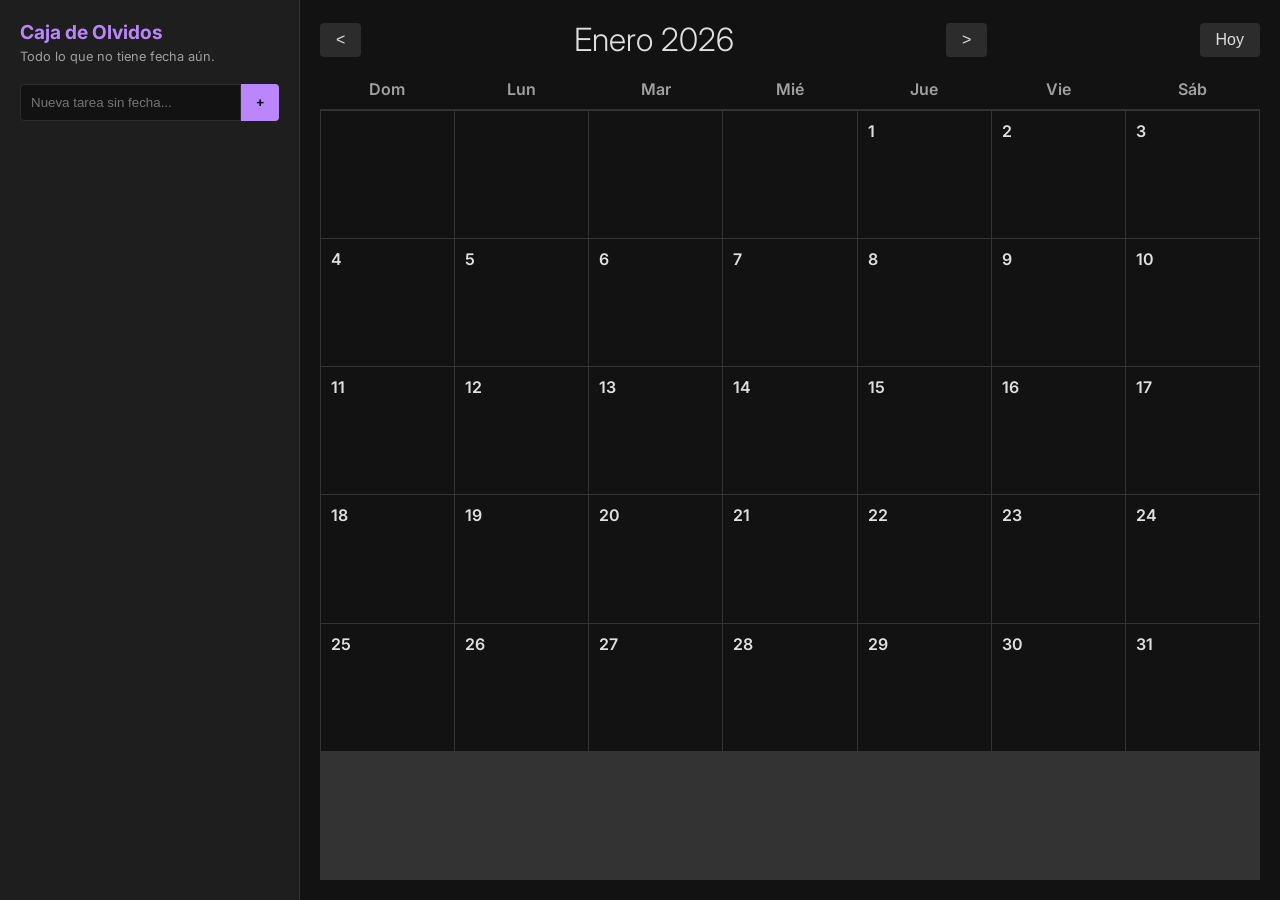
==== monthly_planner_2026/index.html @ f998fb0f "feat: add 2026 interactive monthly planner Co-authored-by: alanso45dd-ship-it <259144583+alanso45dd-" ====
<!DOCTYPE html>
<html lang="es">
<head>
    <meta charset="UTF-8">
    <meta name="viewport" content="width=device-width, initial-scale=1.0">
    <title>Planificador Maestro 2026</title>
    <link rel="stylesheet" href="style.css">
    <link rel="preconnect" href="https://fonts.googleapis.com">
    <link rel="preconnect" href="https://fonts.gstatic.com" crossorigin>
    <link href="https://fonts.googleapis.com/css2?family=Inter:wght@300;400;600;700&display=swap" rel="stylesheet">
</head>
<body>
    <div class="app-container">
        <!-- Sidebar: Unscheduled / Global Tasks -->
        <aside class="sidebar">
            <div class="sidebar-header">
                <h2>Caja de Olvidos</h2>
                <p>Todo lo que no tiene fecha aún.</p>
            </div>
            <div class="input-group">
                <input type="text" id="unscheduled-input" placeholder="Nueva tarea sin fecha..." aria-label="Tarea sin fecha">
                <button id="add-unscheduled-btn">+</button>
            </div>
            <ul id="unscheduled-list" class="task-list">
                <!-- Items added dynamically -->
            </ul>
        </aside>

        <!-- Main Calendar Area -->
        <main class="calendar-container">
            <header class="calendar-header">
                <button id="prev-month" aria-label="Mes anterior">&lt;</button>
                <h1 id="current-month-year">Enero 2026</h1>
                <button id="next-month" aria-label="Siguiente mes">&gt;</button>
                <button id="today-btn">Hoy</button>
            </header>

            <div class="calendar-grid-header">
                <div>Dom</div>
                <div>Lun</div>
                <div>Mar</div>
                <div>Mié</div>
                <div>Jue</div>
                <div>Vie</div>
                <div>Sáb</div>
            </div>

            <div id="calendar-grid" class="calendar-grid">
                <!-- Days generated by JS -->
            </div>
        </main>
    </div>

    <!-- Modal for Daily Tasks -->
    <div id="task-modal" class="modal hidden">
        <div class="modal-content">
            <div class="modal-header">
                <h2 id="modal-date-title">Tareas del día</h2>
                <button id="close-modal" aria-label="Cerrar">&times;</button>
            </div>
            <div class="input-group">
                <input type="text" id="daily-task-input" placeholder="Nueva tarea para hoy..." aria-label="Tarea diaria">
                <button id="add-daily-task-btn">Agregar</button>
            </div>
            <ul id="daily-task-list" class="task-list">
                <!-- Items added dynamically -->
            </ul>
        </div>
    </div>

    <script src="script.js"></script>
</body>
</html>
---- monthly_planner_2026/style.css ----
:root {
    --bg-primary: #121212;
    --bg-secondary: #1e1e1e;
    --bg-tertiary: #2c2c2c;
    --text-primary: #e0e0e0;
    --text-secondary: #a0a0a0;
    --accent-color: #bb86fc;
    --accent-hover: #9965f4;
    --danger-color: #cf6679;
    --grid-border: #333;
    --font-family: 'Inter', sans-serif;
}

* {
    box-sizing: border-box;
    margin: 0;
    padding: 0;
}

body {
    font-family: var(--font-family);
    background-color: var(--bg-primary);
    color: var(--text-primary);
    height: 100vh;
    overflow: hidden;
}

/* Layout */
.app-container {
    display: flex;
    height: 100%;
}

/* Sidebar */
.sidebar {
    width: 300px;
    background-color: var(--bg-secondary);
    padding: 20px;
    border-right: 1px solid var(--grid-border);
    display: flex;
    flex-direction: column;
}

.sidebar-header h2 {
    font-size: 1.2rem;
    color: var(--accent-color);
    margin-bottom: 5px;
}

.sidebar-header p {
    font-size: 0.8rem;
    color: var(--text-secondary);
    margin-bottom: 20px;
}

/* Main Calendar Area */
.calendar-container {
    flex: 1;
    display: flex;
    flex-direction: column;
    padding: 20px;
    background-color: var(--bg-primary);
}

.calendar-header {
    display: flex;
    justify-content: space-between;
    align-items: center;
    margin-bottom: 20px;
}

.calendar-header h1 {
    font-size: 2rem;
    font-weight: 300;
}

.calendar-header button {
    background: var(--bg-tertiary);
    border: none;
    color: var(--text-primary);
    padding: 8px 16px;
    border-radius: 4px;
    cursor: pointer;
    font-size: 1rem;
    transition: background 0.2s;
}

.calendar-header button:hover {
    background: var(--accent-color);
    color: #000;
}

/* Calendar Grid */
.calendar-grid-header {
    display: grid;
    grid-template-columns: repeat(7, 1fr);
    text-align: center;
    font-weight: 600;
    color: var(--text-secondary);
    padding-bottom: 10px;
    border-bottom: 1px solid var(--grid-border);
}

.calendar-grid {
    display: grid;
    grid-template-columns: repeat(7, 1fr);
    grid-template-rows: repeat(6, 1fr); /* Max 6 weeks */
    gap: 1px;
    background-color: var(--grid-border); /* Lines between cells */
    flex: 1;
    border: 1px solid var(--grid-border);
}

.calendar-day {
    background-color: var(--bg-primary);
    padding: 10px;
    cursor: pointer;
    transition: background 0.2s;
    position: relative;
    min-height: 80px; /* Ensure clickability */
    display: flex;
    flex-direction: column;
    justify-content: flex-start;
}

.calendar-day:hover {
    background-color: var(--bg-tertiary);
}

.calendar-day.empty {
    background-color: var(--bg-primary);
    cursor: default;
}

.calendar-day.today {
    border: 2px solid var(--accent-color);
}

.day-number {
    font-weight: 600;
    margin-bottom: 5px;
}

.task-indicator {
    width: 6px;
    height: 6px;
    background-color: var(--accent-color);
    border-radius: 50%;
    margin: 2px;
    display: inline-block;
}

.task-indicators-container {
    display: flex;
    flex-wrap: wrap;
    gap: 2px;
}

/* Inputs & Lists */
.input-group {
    display: flex;
    margin-bottom: 15px;
}

.input-group input {
    flex: 1;
    padding: 10px;
    border: 1px solid var(--bg-tertiary);
    background: var(--bg-primary);
    color: var(--text-primary);
    border-radius: 4px 0 0 4px;
    outline: none;
}

.input-group button {
    padding: 10px 15px;
    border: none;
    background: var(--accent-color);
    color: #000;
    border-radius: 0 4px 4px 0;
    cursor: pointer;
    font-weight: bold;
}

.task-list {
    list-style: none;
    overflow-y: auto;
    flex: 1;
}

.task-item {
    background: var(--bg-tertiary);
    padding: 10px;
    margin-bottom: 8px;
    border-radius: 4px;
    display: flex;
    justify-content: space-between;
    align-items: center;
    font-size: 0.9rem;
}

.task-item.completed span {
    text-decoration: line-through;
    color: var(--text-secondary);
}

.task-actions button {
    background: none;
    border: none;
    cursor: pointer;
    color: var(--text-secondary);
    margin-left: 5px;
    font-size: 1.1rem;
}

.task-actions button.delete-btn:hover {
    color: var(--danger-color);
}

.task-actions button.check-btn:hover {
    color: var(--accent-color);
}

/* Modal */
.modal {
    position: fixed;
    top: 0;
    left: 0;
    width: 100%;
    height: 100%;
    background-color: rgba(0, 0, 0, 0.7);
    display: flex;
    justify-content: center;
    align-items: center;
    z-index: 1000;
}

.modal.hidden {
    display: none;
}

.modal-content {
    background-color: var(--bg-secondary);
    padding: 25px;
    border-radius: 8px;
    width: 400px;
    max-width: 90%;
    box-shadow: 0 4px 20px rgba(0,0,0,0.5);
    border: 1px solid var(--grid-border);
}

.modal-header {
    display: flex;
    justify-content: space-between;
    align-items: center;
    margin-bottom: 20px;
}

.modal-header h2 {
    color: var(--accent-color);
}

#close-modal {
    background: none;
    border: none;
    color: var(--text-secondary);
    font-size: 1.5rem;
    cursor: pointer;
}

#close-modal:hover {
    color: var(--text-primary);
}

/* Responsive */
@media (max-width: 768px) {
    .app-container {
        flex-direction: column;
        overflow: auto;
    }

    .sidebar {
        width: 100%;
        height: 200px; /* Collapsible area? */
        flex: none;
    }

    .calendar-container {
        height: auto;
        min-height: 500px;
    }
}
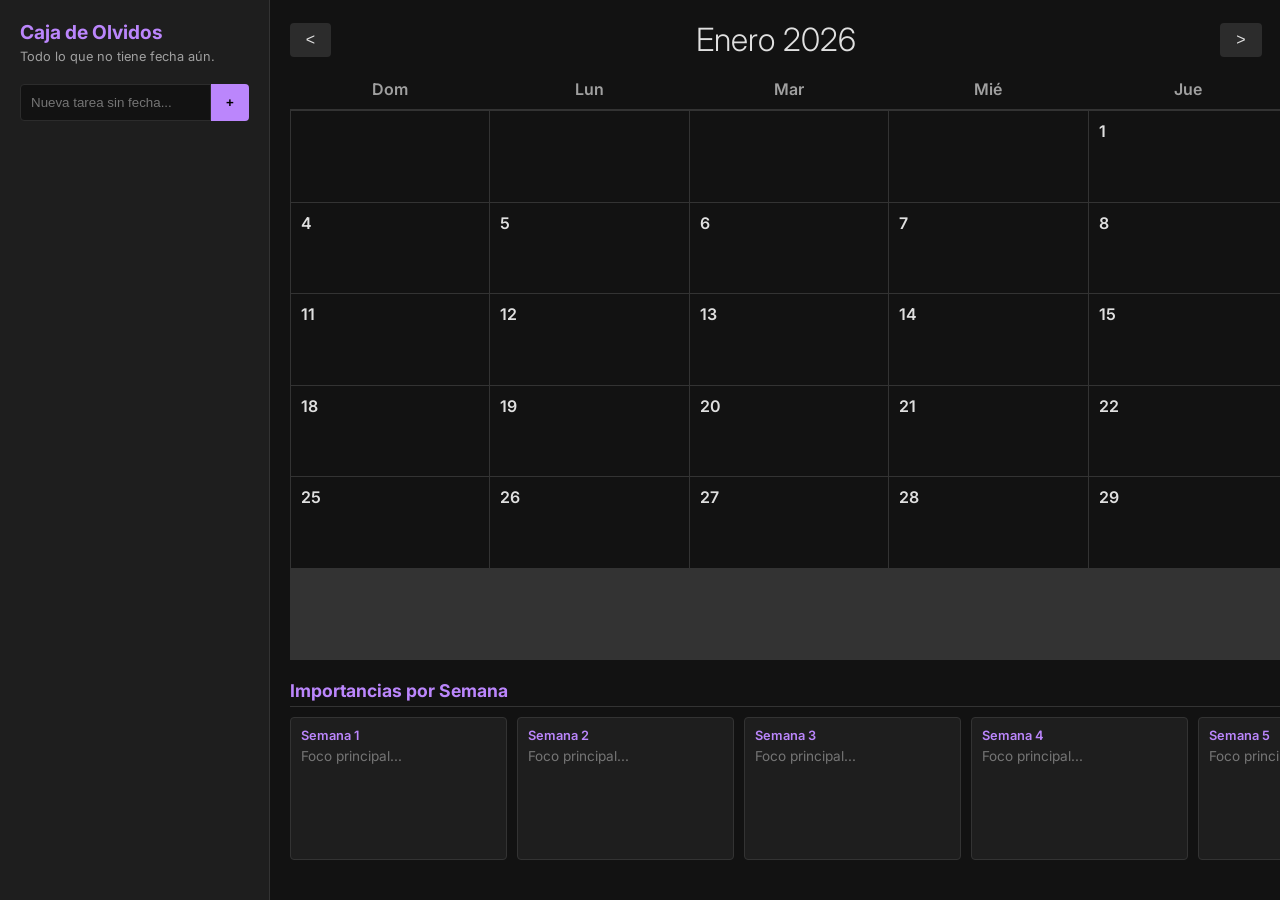
==== commit 6d298d31: "feat: add weekly highlights and monthly achievement section Co-authored-by: alanso45dd-ship-it <2591" ====
--- a/monthly_planner_2026/index.html
+++ b/monthly_planner_2026/index.html
@@ -48,6 +48,40 @@
             <div id="calendar-grid" class="calendar-grid">
                 <!-- Days generated by JS -->
             </div>
+
+            <!-- Sección de Importancias Semanales y Logro del Mes -->
+            <div class="bottom-panel">
+                <div class="weekly-section">
+                    <h3>Importancias por Semana</h3>
+                    <div class="weekly-grid">
+                        <div class="week-box">
+                            <label>Semana 1</label>
+                            <textarea id="week-1-text" placeholder="Foco principal..."></textarea>
+                        </div>
+                        <div class="week-box">
+                            <label>Semana 2</label>
+                            <textarea id="week-2-text" placeholder="Foco principal..."></textarea>
+                        </div>
+                        <div class="week-box">
+                            <label>Semana 3</label>
+                            <textarea id="week-3-text" placeholder="Foco principal..."></textarea>
+                        </div>
+                        <div class="week-box">
+                            <label>Semana 4</label>
+                            <textarea id="week-4-text" placeholder="Foco principal..."></textarea>
+                        </div>
+                        <div class="week-box">
+                            <label>Semana 5</label>
+                            <textarea id="week-5-text" placeholder="Foco principal..."></textarea>
+                        </div>
+                    </div>
+                </div>
+
+                <div class="achievement-section">
+                    <h3>Logro del Mes</h3>
+                    <textarea id="month-achievement-text" placeholder="¿Cuál es la meta suprema este mes?"></textarea>
+                </div>
+            </div>
         </main>
     </div>
 
--- a/monthly_planner_2026/style.css
+++ b/monthly_planner_2026/style.css
@@ -290,3 +290,109 @@
         min-height: 500px;
     }
 }
+
+/* Bottom Panel */
+.bottom-panel {
+    display: flex;
+    gap: 20px;
+    margin-top: 20px;
+    min-height: 200px;
+    padding-bottom: 20px;
+}
+
+.weekly-section {
+    flex: 3;
+    display: flex;
+    flex-direction: column;
+}
+
+.achievement-section {
+    flex: 1;
+    display: flex;
+    flex-direction: column;
+}
+
+.bottom-panel h3 {
+    margin-bottom: 10px;
+    font-size: 1.1rem;
+    color: var(--accent-color);
+    border-bottom: 1px solid var(--grid-border);
+    padding-bottom: 5px;
+}
+
+.weekly-grid {
+    display: grid;
+    grid-template-columns: repeat(5, 1fr);
+    gap: 10px;
+    flex: 1;
+}
+
+.week-box {
+    display: flex;
+    flex-direction: column;
+    background: var(--bg-secondary);
+    padding: 10px;
+    border-radius: 4px;
+    border: 1px solid var(--grid-border);
+}
+
+.week-box label {
+    font-size: 0.8rem;
+    color: var(--accent-color);
+    margin-bottom: 5px;
+    font-weight: 600;
+}
+
+.week-box textarea {
+    flex: 1;
+    background: transparent;
+    border: none;
+    resize: none;
+    color: var(--text-primary);
+    outline: none;
+    font-size: 0.85rem;
+    font-family: var(--font-family);
+}
+
+.achievement-section textarea {
+    flex: 1;
+    background: var(--bg-secondary);
+    border: 1px solid var(--grid-border);
+    resize: none;
+    color: var(--text-primary);
+    padding: 15px;
+    border-radius: 4px;
+    outline: none;
+    font-size: 1rem;
+    font-family: var(--font-family);
+}
+
+.achievement-section textarea:focus, .week-box textarea:focus {
+    background: var(--bg-tertiary);
+}
+
+/* Responsive adjustments for bottom panel */
+@media (max-width: 1024px) {
+    .bottom-panel {
+        flex-direction: column;
+        height: auto;
+    }
+
+    .weekly-grid {
+        grid-template-columns: repeat(2, 1fr); /* 2 columns on tablet */
+    }
+
+    .week-box {
+        min-height: 100px;
+    }
+
+    .achievement-section textarea {
+        min-height: 100px;
+    }
+}
+
+@media (max-width: 600px) {
+    .weekly-grid {
+        grid-template-columns: 1fr; /* Stack on mobile */
+    }
+}
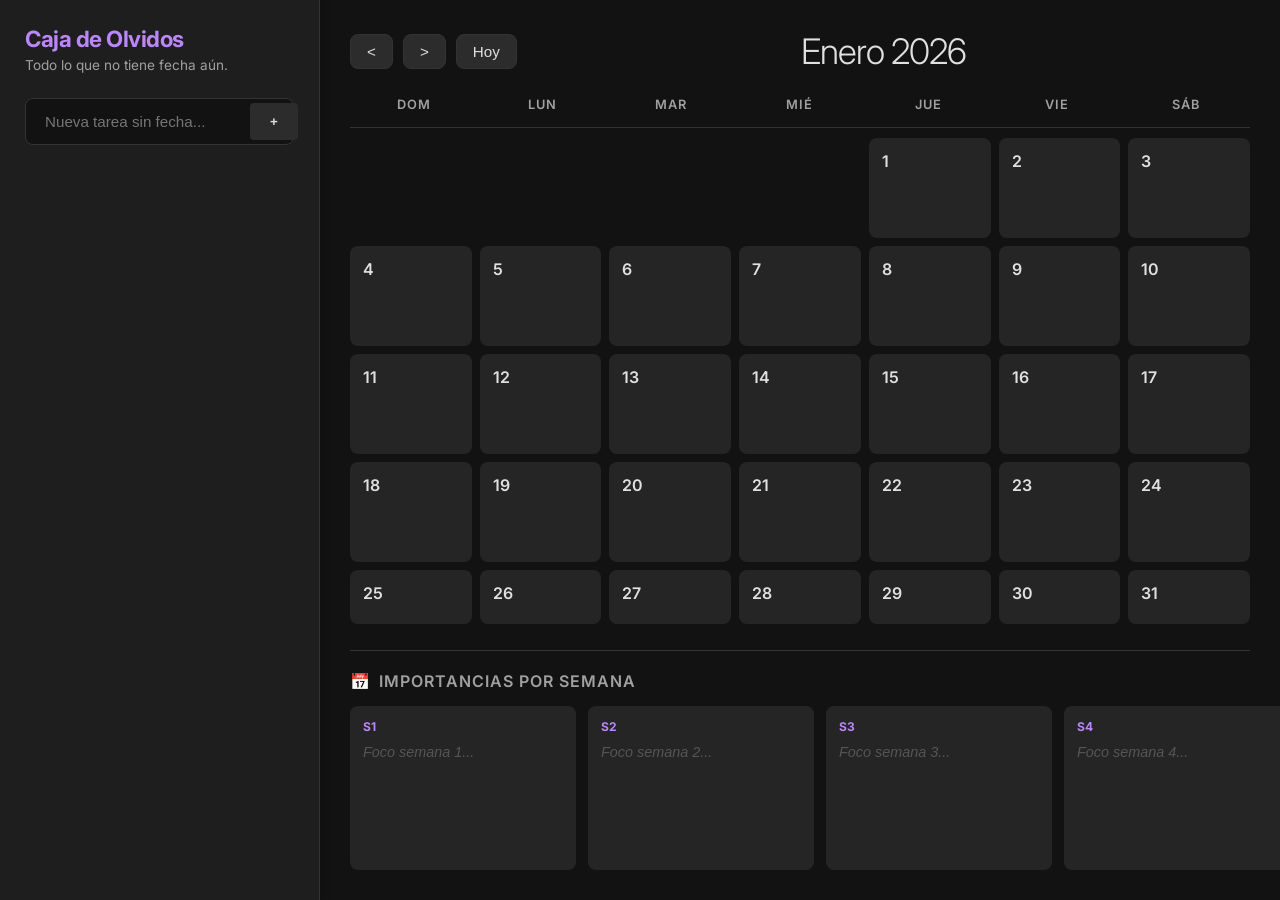
==== commit 624ca7b1: "fix: refine UI for weekly and achievement sections Co-authored-by: alanso45dd-ship-it <259144583+ala" ====
--- a/monthly_planner_2026/index.html
+++ b/monthly_planner_2026/index.html
@@ -29,10 +29,12 @@
         <!-- Main Calendar Area -->
         <main class="calendar-container">
             <header class="calendar-header">
-                <button id="prev-month" aria-label="Mes anterior">&lt;</button>
+                <div class="nav-controls">
+                    <button id="prev-month" aria-label="Mes anterior">&lt;</button>
+                    <button id="next-month" aria-label="Siguiente mes">&gt;</button>
+                    <button id="today-btn">Hoy</button>
+                </div>
                 <h1 id="current-month-year">Enero 2026</h1>
-                <button id="next-month" aria-label="Siguiente mes">&gt;</button>
-                <button id="today-btn">Hoy</button>
             </header>
 
             <div class="calendar-grid-header">
@@ -52,34 +54,36 @@
             <!-- Sección de Importancias Semanales y Logro del Mes -->
             <div class="bottom-panel">
                 <div class="weekly-section">
-                    <h3>Importancias por Semana</h3>
+                    <h3><span class="icon">📅</span> Importancias por Semana</h3>
                     <div class="weekly-grid">
                         <div class="week-box">
-                            <label>Semana 1</label>
-                            <textarea id="week-1-text" placeholder="Foco principal..."></textarea>
+                            <label>S1</label>
+                            <textarea id="week-1-text" placeholder="Foco semana 1..."></textarea>
                         </div>
                         <div class="week-box">
-                            <label>Semana 2</label>
-                            <textarea id="week-2-text" placeholder="Foco principal..."></textarea>
+                            <label>S2</label>
+                            <textarea id="week-2-text" placeholder="Foco semana 2..."></textarea>
                         </div>
                         <div class="week-box">
-                            <label>Semana 3</label>
-                            <textarea id="week-3-text" placeholder="Foco principal..."></textarea>
+                            <label>S3</label>
+                            <textarea id="week-3-text" placeholder="Foco semana 3..."></textarea>
                         </div>
                         <div class="week-box">
-                            <label>Semana 4</label>
-                            <textarea id="week-4-text" placeholder="Foco principal..."></textarea>
+                            <label>S4</label>
+                            <textarea id="week-4-text" placeholder="Foco semana 4..."></textarea>
                         </div>
                         <div class="week-box">
-                            <label>Semana 5</label>
-                            <textarea id="week-5-text" placeholder="Foco principal..."></textarea>
+                            <label>S5</label>
+                            <textarea id="week-5-text" placeholder="Foco semana 5..."></textarea>
                         </div>
                     </div>
                 </div>
 
                 <div class="achievement-section">
-                    <h3>Logro del Mes</h3>
-                    <textarea id="month-achievement-text" placeholder="¿Cuál es la meta suprema este mes?"></textarea>
+                    <h3><span class="icon">🏆</span> Logro del Mes</h3>
+                    <div class="achievement-box">
+                        <textarea id="month-achievement-text" placeholder="Definir la meta suprema del mes..."></textarea>
+                    </div>
                 </div>
             </div>
         </main>
--- a/monthly_planner_2026/style.css
+++ b/monthly_planner_2026/style.css
@@ -2,13 +2,17 @@
     --bg-primary: #121212;
     --bg-secondary: #1e1e1e;
     --bg-tertiary: #2c2c2c;
+    --bg-card: #252525;
     --text-primary: #e0e0e0;
     --text-secondary: #a0a0a0;
     --accent-color: #bb86fc;
     --accent-hover: #9965f4;
+    --accent-dim: rgba(187, 134, 252, 0.1);
     --danger-color: #cf6679;
     --grid-border: #333;
     --font-family: 'Inter', sans-serif;
+    --border-radius: 8px;
+    --shadow-soft: 0 4px 6px rgba(0,0,0,0.3);
 }
 
 * {
@@ -33,24 +37,27 @@
 
 /* Sidebar */
 .sidebar {
-    width: 300px;
+    width: 320px;
     background-color: var(--bg-secondary);
-    padding: 20px;
+    padding: 25px;
     border-right: 1px solid var(--grid-border);
     display: flex;
     flex-direction: column;
+    box-shadow: 2px 0 10px rgba(0,0,0,0.2);
+    z-index: 10;
 }
 
 .sidebar-header h2 {
-    font-size: 1.2rem;
+    font-size: 1.4rem;
     color: var(--accent-color);
     margin-bottom: 5px;
+    letter-spacing: -0.5px;
 }
 
 .sidebar-header p {
-    font-size: 0.8rem;
+    font-size: 0.85rem;
     color: var(--text-secondary);
-    margin-bottom: 20px;
+    margin-bottom: 25px;
 }
 
 /* Main Calendar Area */
@@ -58,36 +65,53 @@
     flex: 1;
     display: flex;
     flex-direction: column;
-    padding: 20px;
+    padding: 30px;
     background-color: var(--bg-primary);
+    overflow-y: auto; /* Allow scroll if height exceeds view */
 }
 
 .calendar-header {
     display: flex;
     justify-content: space-between;
     align-items: center;
-    margin-bottom: 20px;
+    margin-bottom: 25px;
+}
+
+.nav-controls {
+    display: flex;
+    gap: 10px;
 }
 
 .calendar-header h1 {
-    font-size: 2rem;
+    font-size: 2.2rem;
     font-weight: 300;
+    letter-spacing: -1px;
+    color: var(--text-primary);
+    order: 2; /* Move title to center or right if needed */
+    flex: 1;
+    text-align: center;
+}
+
+.nav-controls {
+    order: 1;
 }
 
 .calendar-header button {
     background: var(--bg-tertiary);
-    border: none;
+    border: 1px solid var(--grid-border);
     color: var(--text-primary);
     padding: 8px 16px;
-    border-radius: 4px;
+    border-radius: var(--border-radius);
     cursor: pointer;
-    font-size: 1rem;
-    transition: background 0.2s;
+    font-size: 0.95rem;
+    transition: all 0.2s ease;
 }
 
 .calendar-header button:hover {
     background: var(--accent-color);
     color: #000;
+    border-color: var(--accent-color);
+    transform: translateY(-1px);
 }
 
 /* Calendar Grid */
@@ -97,48 +121,57 @@
     text-align: center;
     font-weight: 600;
     color: var(--text-secondary);
-    padding-bottom: 10px;
+    padding-bottom: 15px;
     border-bottom: 1px solid var(--grid-border);
+    margin-bottom: 10px;
+    text-transform: uppercase;
+    font-size: 0.8rem;
+    letter-spacing: 1px;
 }
 
 .calendar-grid {
     display: grid;
     grid-template-columns: repeat(7, 1fr);
-    grid-template-rows: repeat(6, 1fr); /* Max 6 weeks */
-    gap: 1px;
-    background-color: var(--grid-border); /* Lines between cells */
-    flex: 1;
-    border: 1px solid var(--grid-border);
+    grid-template-rows: repeat(auto-fill, minmax(100px, 1fr));
+    gap: 8px;
+    flex: 1;
+    min-height: 400px; /* Ensure visual balance */
 }
 
 .calendar-day {
-    background-color: var(--bg-primary);
-    padding: 10px;
+    background-color: var(--bg-card);
+    padding: 12px;
+    border-radius: var(--border-radius);
     cursor: pointer;
-    transition: background 0.2s;
+    transition: all 0.2s ease;
     position: relative;
-    min-height: 80px; /* Ensure clickability */
     display: flex;
     flex-direction: column;
     justify-content: flex-start;
+    border: 1px solid transparent;
 }
 
 .calendar-day:hover {
     background-color: var(--bg-tertiary);
+    transform: translateY(-2px);
+    box-shadow: var(--shadow-soft);
 }
 
 .calendar-day.empty {
-    background-color: var(--bg-primary);
+    background-color: transparent;
     cursor: default;
+    box-shadow: none;
 }
 
 .calendar-day.today {
-    border: 2px solid var(--accent-color);
+    border: 1px solid var(--accent-color);
+    background-color: var(--accent-dim);
 }
 
 .day-number {
     font-weight: 600;
-    margin-bottom: 5px;
+    margin-bottom: 8px;
+    font-size: 1rem;
 }
 
 .task-indicator {
@@ -148,55 +181,186 @@
     border-radius: 50%;
     margin: 2px;
     display: inline-block;
+    box-shadow: 0 0 4px var(--accent-color);
 }
 
 .task-indicators-container {
     display: flex;
     flex-wrap: wrap;
-    gap: 2px;
+    gap: 3px;
+    margin-top: auto;
+}
+
+/* Bottom Panel */
+.bottom-panel {
+    display: flex;
+    gap: 25px;
+    margin-top: 30px;
+    height: 220px;
+    padding-top: 20px;
+    border-top: 1px solid var(--grid-border);
+}
+
+.weekly-section {
+    flex: 3;
+    display: flex;
+    flex-direction: column;
+}
+
+.achievement-section {
+    flex: 1;
+    display: flex;
+    flex-direction: column;
+}
+
+.bottom-panel h3 {
+    margin-bottom: 15px;
+    font-size: 1rem;
+    color: var(--text-secondary);
+    text-transform: uppercase;
+    letter-spacing: 1px;
+    font-weight: 600;
+    display: flex;
+    align-items: center;
+    gap: 8px;
+}
+
+.weekly-grid {
+    display: grid;
+    grid-template-columns: repeat(5, 1fr);
+    gap: 12px;
+    flex: 1;
+}
+
+.week-box, .achievement-box {
+    background: var(--bg-card);
+    border-radius: var(--border-radius);
+    padding: 12px;
+    display: flex;
+    flex-direction: column;
+    transition: all 0.2s ease;
+    border: 1px solid transparent;
+}
+
+.week-box:hover, .achievement-box:hover {
+    background: var(--bg-tertiary);
+    border-color: var(--grid-border);
+}
+
+.week-box:focus-within, .achievement-box:focus-within {
+    border-color: var(--accent-color);
+    box-shadow: 0 0 0 1px var(--accent-color);
+}
+
+.week-box label {
+    font-size: 0.75rem;
+    color: var(--accent-color);
+    margin-bottom: 8px;
+    font-weight: 700;
+    text-transform: uppercase;
+}
+
+.week-box textarea, .achievement-box textarea {
+    flex: 1;
+    background: transparent;
+    border: none;
+    resize: none;
+    color: var(--text-primary);
+    outline: none;
+    font-size: 0.9rem;
+    font-family: var(--font-family);
+    line-height: 1.4;
+}
+
+.week-box textarea::placeholder, .achievement-box textarea::placeholder {
+    color: #555;
+    font-style: italic;
+}
+
+.achievement-box {
+    height: 100%;
 }
 
 /* Inputs & Lists */
 .input-group {
     display: flex;
-    margin-bottom: 15px;
+    margin-bottom: 20px;
+    background: var(--bg-primary);
+    border-radius: var(--border-radius);
+    padding: 4px;
+    border: 1px solid var(--grid-border);
 }
 
 .input-group input {
     flex: 1;
-    padding: 10px;
-    border: 1px solid var(--bg-tertiary);
-    background: var(--bg-primary);
-    color: var(--text-primary);
-    border-radius: 4px 0 0 4px;
-    outline: none;
-}
-
-.input-group button {
     padding: 10px 15px;
     border: none;
+    background: transparent;
+    color: var(--text-primary);
+    outline: none;
+    font-size: 0.95rem;
+}
+
+.input-group button {
+    padding: 8px 20px;
+    border: none;
+    background: var(--bg-tertiary);
+    color: var(--text-primary);
+    border-radius: 4px; /* Slight rounded inner */
+    cursor: pointer;
+    font-weight: 600;
+    transition: background 0.2s;
+}
+
+.input-group button:hover {
     background: var(--accent-color);
     color: #000;
-    border-radius: 0 4px 4px 0;
-    cursor: pointer;
-    font-weight: bold;
 }
 
 .task-list {
     list-style: none;
     overflow-y: auto;
     flex: 1;
+    padding-right: 5px; /* Space for scrollbar */
+}
+
+/* Scrollbar Styling */
+::-webkit-scrollbar {
+    width: 6px;
+    height: 6px;
+}
+::-webkit-scrollbar-track {
+    background: transparent;
+}
+::-webkit-scrollbar-thumb {
+    background: #444;
+    border-radius: 3px;
+}
+::-webkit-scrollbar-thumb:hover {
+    background: #555;
 }
 
 .task-item {
-    background: var(--bg-tertiary);
-    padding: 10px;
+    background: var(--bg-card);
+    padding: 12px 15px;
     margin-bottom: 8px;
-    border-radius: 4px;
+    border-radius: var(--border-radius);
     display: flex;
     justify-content: space-between;
     align-items: center;
-    font-size: 0.9rem;
+    font-size: 0.95rem;
+    border-left: 3px solid transparent;
+    transition: transform 0.1s;
+}
+
+.task-item:hover {
+    transform: translateX(2px);
+    background: var(--bg-tertiary);
+}
+
+.task-item.completed {
+    border-left-color: var(--accent-color);
+    opacity: 0.7;
 }
 
 .task-item.completed span {
@@ -209,8 +373,14 @@
     border: none;
     cursor: pointer;
     color: var(--text-secondary);
-    margin-left: 5px;
+    margin-left: 8px;
     font-size: 1.1rem;
+    transition: color 0.2s;
+    opacity: 0.6;
+}
+
+.task-item:hover .task-actions button {
+    opacity: 1;
 }
 
 .task-actions button.delete-btn:hover {
@@ -228,7 +398,8 @@
     left: 0;
     width: 100%;
     height: 100%;
-    background-color: rgba(0, 0, 0, 0.7);
+    background-color: rgba(0, 0, 0, 0.85); /* Darker backdrop */
+    backdrop-filter: blur(4px);
     display: flex;
     justify-content: center;
     align-items: center;
@@ -241,31 +412,41 @@
 
 .modal-content {
     background-color: var(--bg-secondary);
-    padding: 25px;
-    border-radius: 8px;
-    width: 400px;
+    padding: 30px;
+    border-radius: 12px;
+    width: 450px;
     max-width: 90%;
-    box-shadow: 0 4px 20px rgba(0,0,0,0.5);
+    box-shadow: 0 10px 40px rgba(0,0,0,0.6);
     border: 1px solid var(--grid-border);
+    animation: modalSlideIn 0.3s ease-out;
+}
+
+@keyframes modalSlideIn {
+    from { transform: translateY(20px); opacity: 0; }
+    to { transform: translateY(0); opacity: 1; }
 }
 
 .modal-header {
     display: flex;
     justify-content: space-between;
     align-items: center;
-    margin-bottom: 20px;
+    margin-bottom: 25px;
+    border-bottom: 1px solid var(--grid-border);
+    padding-bottom: 15px;
 }
 
 .modal-header h2 {
     color: var(--accent-color);
+    font-size: 1.5rem;
 }
 
 #close-modal {
     background: none;
     border: none;
     color: var(--text-secondary);
-    font-size: 1.5rem;
+    font-size: 1.8rem;
     cursor: pointer;
+    line-height: 1;
 }
 
 #close-modal:hover {
@@ -273,7 +454,7 @@
 }
 
 /* Responsive */
-@media (max-width: 768px) {
+@media (max-width: 1024px) {
     .app-container {
         flex-direction: column;
         overflow: auto;
@@ -281,118 +462,49 @@
 
     .sidebar {
         width: 100%;
-        height: 200px; /* Collapsible area? */
+        height: auto;
+        min-height: 250px;
         flex: none;
+        order: 2; /* Move sidebar to bottom on mobile */
     }
 
     .calendar-container {
+        order: 1;
         height: auto;
-        min-height: 500px;
-    }
-}
-
-/* Bottom Panel */
-.bottom-panel {
-    display: flex;
-    gap: 20px;
-    margin-top: 20px;
-    min-height: 200px;
-    padding-bottom: 20px;
-}
-
-.weekly-section {
-    flex: 3;
-    display: flex;
-    flex-direction: column;
-}
-
-.achievement-section {
-    flex: 1;
-    display: flex;
-    flex-direction: column;
-}
-
-.bottom-panel h3 {
-    margin-bottom: 10px;
-    font-size: 1.1rem;
-    color: var(--accent-color);
-    border-bottom: 1px solid var(--grid-border);
-    padding-bottom: 5px;
-}
-
-.weekly-grid {
-    display: grid;
-    grid-template-columns: repeat(5, 1fr);
-    gap: 10px;
-    flex: 1;
-}
-
-.week-box {
-    display: flex;
-    flex-direction: column;
-    background: var(--bg-secondary);
-    padding: 10px;
-    border-radius: 4px;
-    border: 1px solid var(--grid-border);
-}
-
-.week-box label {
-    font-size: 0.8rem;
-    color: var(--accent-color);
-    margin-bottom: 5px;
-    font-weight: 600;
-}
-
-.week-box textarea {
-    flex: 1;
-    background: transparent;
-    border: none;
-    resize: none;
-    color: var(--text-primary);
-    outline: none;
-    font-size: 0.85rem;
-    font-family: var(--font-family);
-}
-
-.achievement-section textarea {
-    flex: 1;
-    background: var(--bg-secondary);
-    border: 1px solid var(--grid-border);
-    resize: none;
-    color: var(--text-primary);
-    padding: 15px;
-    border-radius: 4px;
-    outline: none;
-    font-size: 1rem;
-    font-family: var(--font-family);
-}
-
-.achievement-section textarea:focus, .week-box textarea:focus {
-    background: var(--bg-tertiary);
-}
-
-/* Responsive adjustments for bottom panel */
-@media (max-width: 1024px) {
+        min-height: 600px;
+    }
+
     .bottom-panel {
         flex-direction: column;
         height: auto;
     }
 
     .weekly-grid {
-        grid-template-columns: repeat(2, 1fr); /* 2 columns on tablet */
+        grid-template-columns: repeat(2, 1fr);
     }
 
     .week-box {
-        min-height: 100px;
+        min-height: 120px;
     }
 
     .achievement-section textarea {
-        min-height: 100px;
+        min-height: 120px;
     }
 }
 
 @media (max-width: 600px) {
     .weekly-grid {
-        grid-template-columns: 1fr; /* Stack on mobile */
-    }
-}
+        grid-template-columns: 1fr;
+    }
+    .calendar-header {
+        flex-direction: column;
+        gap: 15px;
+    }
+    .calendar-header h1 {
+        order: 1;
+        font-size: 1.5rem;
+    }
+    .nav-controls {
+        order: 2;
+    }
+}
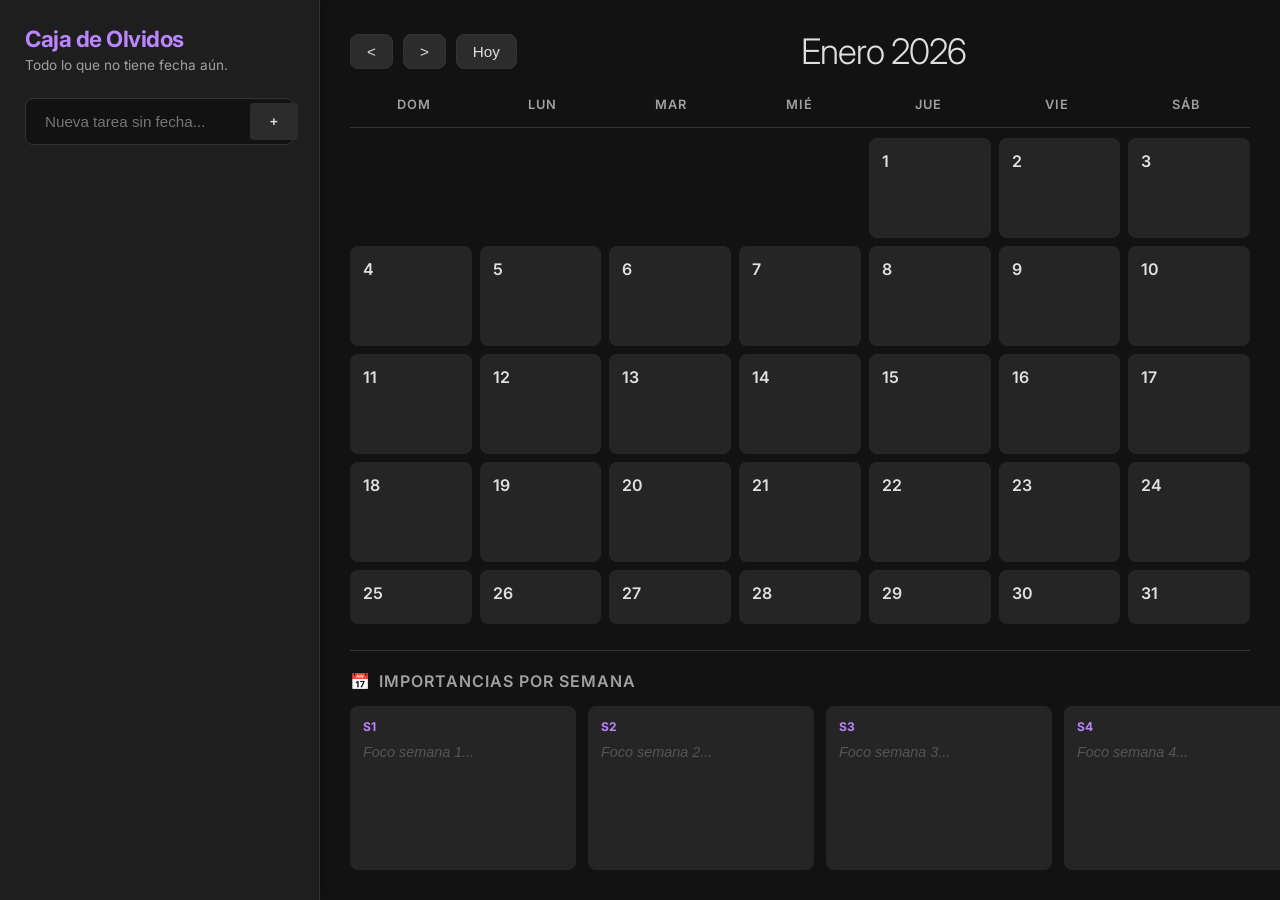
==== commit b340c330: "fix: embed CSS in HTML to ensure styles load correctly Co-authored-by: alanso45dd-ship-it <259144583" ====
--- a/monthly_planner_2026/index.html
+++ b/monthly_planner_2026/index.html
@@ -4,10 +4,521 @@
     <meta charset="UTF-8">
     <meta name="viewport" content="width=device-width, initial-scale=1.0">
     <title>Planificador Maestro 2026</title>
-    <link rel="stylesheet" href="style.css">
     <link rel="preconnect" href="https://fonts.googleapis.com">
     <link rel="preconnect" href="https://fonts.gstatic.com" crossorigin>
     <link href="https://fonts.googleapis.com/css2?family=Inter:wght@300;400;600;700&display=swap" rel="stylesheet">
+    <style>
+        :root {
+            --bg-primary: #121212;
+            --bg-secondary: #1e1e1e;
+            --bg-tertiary: #2c2c2c;
+            --bg-card: #252525;
+            --text-primary: #e0e0e0;
+            --text-secondary: #a0a0a0;
+            --accent-color: #bb86fc;
+            --accent-hover: #9965f4;
+            --accent-dim: rgba(187, 134, 252, 0.1);
+            --danger-color: #cf6679;
+            --grid-border: #333;
+            --font-family: 'Inter', sans-serif;
+            --border-radius: 8px;
+            --shadow-soft: 0 4px 6px rgba(0,0,0,0.3);
+        }
+
+        * {
+            box-sizing: border-box;
+            margin: 0;
+            padding: 0;
+        }
+
+        body {
+            font-family: var(--font-family);
+            background-color: var(--bg-primary);
+            color: var(--text-primary);
+            height: 100vh;
+            overflow: hidden;
+        }
+
+        /* Layout */
+        .app-container {
+            display: flex;
+            height: 100%;
+        }
+
+        /* Sidebar */
+        .sidebar {
+            width: 320px;
+            background-color: var(--bg-secondary);
+            padding: 25px;
+            border-right: 1px solid var(--grid-border);
+            display: flex;
+            flex-direction: column;
+            box-shadow: 2px 0 10px rgba(0,0,0,0.2);
+            z-index: 10;
+        }
+
+        .sidebar-header h2 {
+            font-size: 1.4rem;
+            color: var(--accent-color);
+            margin-bottom: 5px;
+            letter-spacing: -0.5px;
+        }
+
+        .sidebar-header p {
+            font-size: 0.85rem;
+            color: var(--text-secondary);
+            margin-bottom: 25px;
+        }
+
+        /* Main Calendar Area */
+        .calendar-container {
+            flex: 1;
+            display: flex;
+            flex-direction: column;
+            padding: 30px;
+            background-color: var(--bg-primary);
+            overflow-y: auto; /* Allow scroll if height exceeds view */
+        }
+
+        .calendar-header {
+            display: flex;
+            justify-content: space-between;
+            align-items: center;
+            margin-bottom: 25px;
+        }
+
+        .nav-controls {
+            display: flex;
+            gap: 10px;
+        }
+
+        .calendar-header h1 {
+            font-size: 2.2rem;
+            font-weight: 300;
+            letter-spacing: -1px;
+            color: var(--text-primary);
+            order: 2; /* Move title to center or right if needed */
+            flex: 1;
+            text-align: center;
+        }
+
+        .nav-controls {
+            order: 1;
+        }
+
+        .calendar-header button {
+            background: var(--bg-tertiary);
+            border: 1px solid var(--grid-border);
+            color: var(--text-primary);
+            padding: 8px 16px;
+            border-radius: var(--border-radius);
+            cursor: pointer;
+            font-size: 0.95rem;
+            transition: all 0.2s ease;
+        }
+
+        .calendar-header button:hover {
+            background: var(--accent-color);
+            color: #000;
+            border-color: var(--accent-color);
+            transform: translateY(-1px);
+        }
+
+        /* Calendar Grid */
+        .calendar-grid-header {
+            display: grid;
+            grid-template-columns: repeat(7, 1fr);
+            text-align: center;
+            font-weight: 600;
+            color: var(--text-secondary);
+            padding-bottom: 15px;
+            border-bottom: 1px solid var(--grid-border);
+            margin-bottom: 10px;
+            text-transform: uppercase;
+            font-size: 0.8rem;
+            letter-spacing: 1px;
+        }
+
+        .calendar-grid {
+            display: grid;
+            grid-template-columns: repeat(7, 1fr);
+            grid-template-rows: repeat(auto-fill, minmax(100px, 1fr));
+            gap: 8px;
+            flex: 1;
+            min-height: 400px; /* Ensure visual balance */
+        }
+
+        .calendar-day {
+            background-color: var(--bg-card);
+            padding: 12px;
+            border-radius: var(--border-radius);
+            cursor: pointer;
+            transition: all 0.2s ease;
+            position: relative;
+            display: flex;
+            flex-direction: column;
+            justify-content: flex-start;
+            border: 1px solid transparent;
+        }
+
+        .calendar-day:hover {
+            background-color: var(--bg-tertiary);
+            transform: translateY(-2px);
+            box-shadow: var(--shadow-soft);
+        }
+
+        .calendar-day.empty {
+            background-color: transparent;
+            cursor: default;
+            box-shadow: none;
+        }
+
+        .calendar-day.today {
+            border: 1px solid var(--accent-color);
+            background-color: var(--accent-dim);
+        }
+
+        .day-number {
+            font-weight: 600;
+            margin-bottom: 8px;
+            font-size: 1rem;
+        }
+
+        .task-indicator {
+            width: 6px;
+            height: 6px;
+            background-color: var(--accent-color);
+            border-radius: 50%;
+            margin: 2px;
+            display: inline-block;
+            box-shadow: 0 0 4px var(--accent-color);
+        }
+
+        .task-indicators-container {
+            display: flex;
+            flex-wrap: wrap;
+            gap: 3px;
+            margin-top: auto;
+        }
+
+        /* Bottom Panel */
+        .bottom-panel {
+            display: flex;
+            gap: 25px;
+            margin-top: 30px;
+            height: 220px;
+            padding-top: 20px;
+            border-top: 1px solid var(--grid-border);
+        }
+
+        .weekly-section {
+            flex: 3;
+            display: flex;
+            flex-direction: column;
+        }
+
+        .achievement-section {
+            flex: 1;
+            display: flex;
+            flex-direction: column;
+        }
+
+        .bottom-panel h3 {
+            margin-bottom: 15px;
+            font-size: 1rem;
+            color: var(--text-secondary);
+            text-transform: uppercase;
+            letter-spacing: 1px;
+            font-weight: 600;
+            display: flex;
+            align-items: center;
+            gap: 8px;
+        }
+
+        .weekly-grid {
+            display: grid;
+            grid-template-columns: repeat(5, 1fr);
+            gap: 12px;
+            flex: 1;
+        }
+
+        .week-box, .achievement-box {
+            background: var(--bg-card);
+            border-radius: var(--border-radius);
+            padding: 12px;
+            display: flex;
+            flex-direction: column;
+            transition: all 0.2s ease;
+            border: 1px solid transparent;
+        }
+
+        .week-box:hover, .achievement-box:hover {
+            background: var(--bg-tertiary);
+            border-color: var(--grid-border);
+        }
+
+        .week-box:focus-within, .achievement-box:focus-within {
+            border-color: var(--accent-color);
+            box-shadow: 0 0 0 1px var(--accent-color);
+        }
+
+        .week-box label {
+            font-size: 0.75rem;
+            color: var(--accent-color);
+            margin-bottom: 8px;
+            font-weight: 700;
+            text-transform: uppercase;
+        }
+
+        .week-box textarea, .achievement-box textarea {
+            flex: 1;
+            background: transparent;
+            border: none;
+            resize: none;
+            color: var(--text-primary);
+            outline: none;
+            font-size: 0.9rem;
+            font-family: var(--font-family);
+            line-height: 1.4;
+        }
+
+        .week-box textarea::placeholder, .achievement-box textarea::placeholder {
+            color: #555;
+            font-style: italic;
+        }
+
+        .achievement-box {
+            height: 100%;
+        }
+
+        /* Inputs & Lists */
+        .input-group {
+            display: flex;
+            margin-bottom: 20px;
+            background: var(--bg-primary);
+            border-radius: var(--border-radius);
+            padding: 4px;
+            border: 1px solid var(--grid-border);
+        }
+
+        .input-group input {
+            flex: 1;
+            padding: 10px 15px;
+            border: none;
+            background: transparent;
+            color: var(--text-primary);
+            outline: none;
+            font-size: 0.95rem;
+        }
+
+        .input-group button {
+            padding: 8px 20px;
+            border: none;
+            background: var(--bg-tertiary);
+            color: var(--text-primary);
+            border-radius: 4px; /* Slight rounded inner */
+            cursor: pointer;
+            font-weight: 600;
+            transition: background 0.2s;
+        }
+
+        .input-group button:hover {
+            background: var(--accent-color);
+            color: #000;
+        }
+
+        .task-list {
+            list-style: none;
+            overflow-y: auto;
+            flex: 1;
+            padding-right: 5px; /* Space for scrollbar */
+        }
+
+        /* Scrollbar Styling */
+        ::-webkit-scrollbar {
+            width: 6px;
+            height: 6px;
+        }
+        ::-webkit-scrollbar-track {
+            background: transparent;
+        }
+        ::-webkit-scrollbar-thumb {
+            background: #444;
+            border-radius: 3px;
+        }
+        ::-webkit-scrollbar-thumb:hover {
+            background: #555;
+        }
+
+        .task-item {
+            background: var(--bg-card);
+            padding: 12px 15px;
+            margin-bottom: 8px;
+            border-radius: var(--border-radius);
+            display: flex;
+            justify-content: space-between;
+            align-items: center;
+            font-size: 0.95rem;
+            border-left: 3px solid transparent;
+            transition: transform 0.1s;
+        }
+
+        .task-item:hover {
+            transform: translateX(2px);
+            background: var(--bg-tertiary);
+        }
+
+        .task-item.completed {
+            border-left-color: var(--accent-color);
+            opacity: 0.7;
+        }
+
+        .task-item.completed span {
+            text-decoration: line-through;
+            color: var(--text-secondary);
+        }
+
+        .task-actions button {
+            background: none;
+            border: none;
+            cursor: pointer;
+            color: var(--text-secondary);
+            margin-left: 8px;
+            font-size: 1.1rem;
+            transition: color 0.2s;
+            opacity: 0.6;
+        }
+
+        .task-item:hover .task-actions button {
+            opacity: 1;
+        }
+
+        .task-actions button.delete-btn:hover {
+            color: var(--danger-color);
+        }
+
+        .task-actions button.check-btn:hover {
+            color: var(--accent-color);
+        }
+
+        /* Modal */
+        .modal {
+            position: fixed;
+            top: 0;
+            left: 0;
+            width: 100%;
+            height: 100%;
+            background-color: rgba(0, 0, 0, 0.85); /* Darker backdrop */
+            backdrop-filter: blur(4px);
+            display: flex;
+            justify-content: center;
+            align-items: center;
+            z-index: 1000;
+        }
+
+        .modal.hidden {
+            display: none;
+        }
+
+        .modal-content {
+            background-color: var(--bg-secondary);
+            padding: 30px;
+            border-radius: 12px;
+            width: 450px;
+            max-width: 90%;
+            box-shadow: 0 10px 40px rgba(0,0,0,0.6);
+            border: 1px solid var(--grid-border);
+            animation: modalSlideIn 0.3s ease-out;
+        }
+
+        @keyframes modalSlideIn {
+            from { transform: translateY(20px); opacity: 0; }
+            to { transform: translateY(0); opacity: 1; }
+        }
+
+        .modal-header {
+            display: flex;
+            justify-content: space-between;
+            align-items: center;
+            margin-bottom: 25px;
+            border-bottom: 1px solid var(--grid-border);
+            padding-bottom: 15px;
+        }
+
+        .modal-header h2 {
+            color: var(--accent-color);
+            font-size: 1.5rem;
+        }
+
+        #close-modal {
+            background: none;
+            border: none;
+            color: var(--text-secondary);
+            font-size: 1.8rem;
+            cursor: pointer;
+            line-height: 1;
+        }
+
+        #close-modal:hover {
+            color: var(--text-primary);
+        }
+
+        /* Responsive */
+        @media (max-width: 1024px) {
+            .app-container {
+                flex-direction: column;
+                overflow: auto;
+            }
+
+            .sidebar {
+                width: 100%;
+                height: auto;
+                min-height: 250px;
+                flex: none;
+                order: 2; /* Move sidebar to bottom on mobile */
+            }
+
+            .calendar-container {
+                order: 1;
+                height: auto;
+                min-height: 600px;
+            }
+
+            .bottom-panel {
+                flex-direction: column;
+                height: auto;
+            }
+
+            .weekly-grid {
+                grid-template-columns: repeat(2, 1fr);
+            }
+
+            .week-box {
+                min-height: 120px;
+            }
+
+            .achievement-section textarea {
+                min-height: 120px;
+            }
+        }
+
+        @media (max-width: 600px) {
+            .weekly-grid {
+                grid-template-columns: 1fr;
+            }
+            .calendar-header {
+                flex-direction: column;
+                gap: 15px;
+            }
+            .calendar-header h1 {
+                order: 1;
+                font-size: 1.5rem;
+            }
+            .nav-controls {
+                order: 2;
+            }
+        }
+    </style>
 </head>
 <body>
     <div class="app-container">
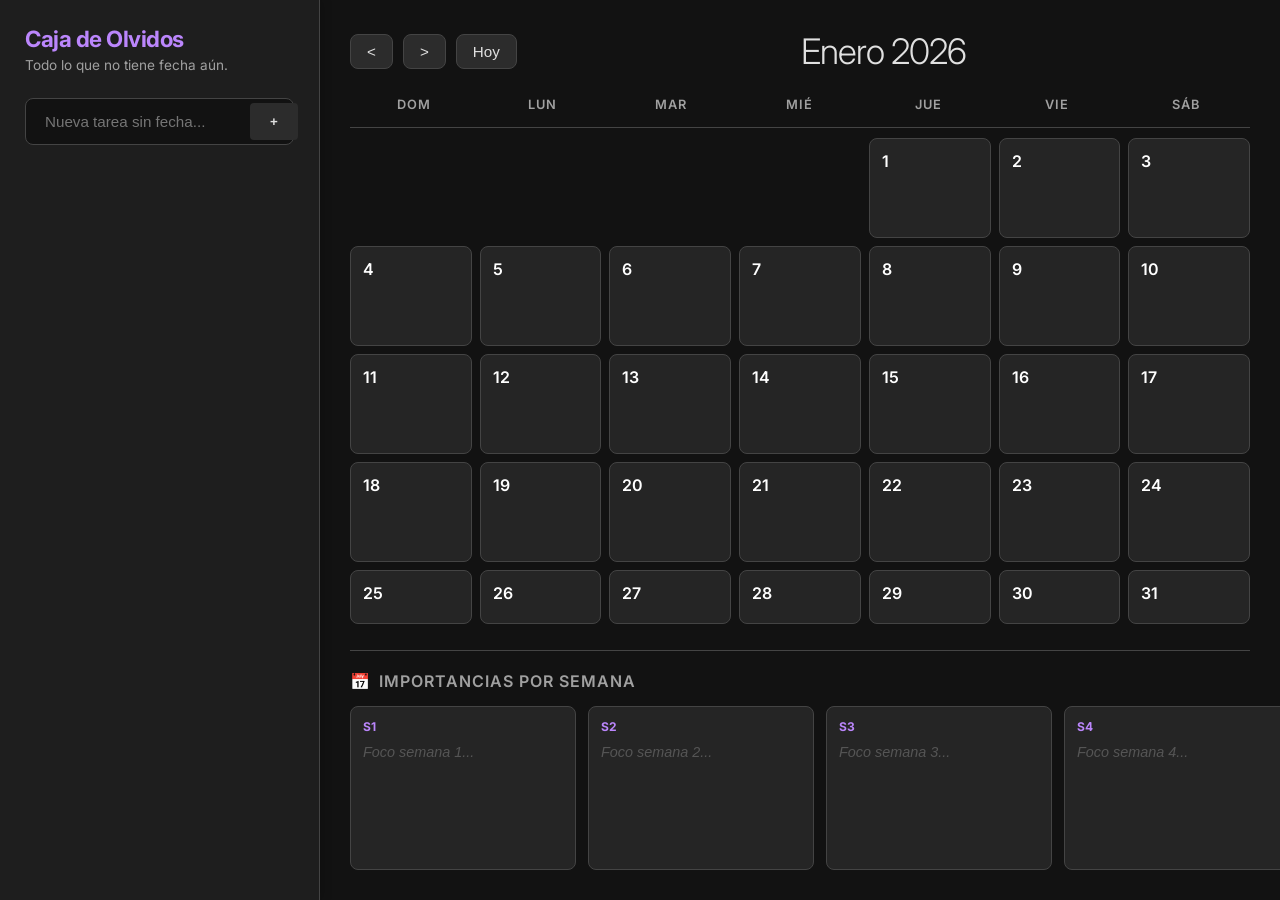
==== commit 2621c722: "fix: add robust localstorage handling and improve day visibility Co-authored-by: alanso45dd-ship-it " ====
--- a/monthly_planner_2026/index.html
+++ b/monthly_planner_2026/index.html
@@ -19,7 +19,7 @@
             --accent-hover: #9965f4;
             --accent-dim: rgba(187, 134, 252, 0.1);
             --danger-color: #cf6679;
-            --grid-border: #333;
+            --grid-border: #444; /* Lighter border for visibility */
             --font-family: 'Inter', sans-serif;
             --border-radius: 8px;
             --shadow-soft: 0 4px 6px rgba(0,0,0,0.3);
@@ -158,30 +158,35 @@
             display: flex;
             flex-direction: column;
             justify-content: flex-start;
-            border: 1px solid transparent;
+            border: 1px solid var(--grid-border); /* Visible border */
+            color: #ffffff; /* High contrast text */
         }
 
         .calendar-day:hover {
             background-color: var(--bg-tertiary);
             transform: translateY(-2px);
             box-shadow: var(--shadow-soft);
+            border-color: var(--accent-color);
         }
 
         .calendar-day.empty {
             background-color: transparent;
             cursor: default;
             box-shadow: none;
+            border: none;
         }
 
         .calendar-day.today {
             border: 1px solid var(--accent-color);
             background-color: var(--accent-dim);
+            box-shadow: 0 0 10px var(--accent-dim);
         }
 
         .day-number {
             font-weight: 600;
             margin-bottom: 8px;
             font-size: 1rem;
+            color: #ffffff;
         }
 
         .task-indicator {
@@ -249,12 +254,12 @@
             display: flex;
             flex-direction: column;
             transition: all 0.2s ease;
-            border: 1px solid transparent;
+            border: 1px solid var(--grid-border);
         }
 
         .week-box:hover, .achievement-box:hover {
             background: var(--bg-tertiary);
-            border-color: var(--grid-border);
+            border-color: #666;
         }
 
         .week-box:focus-within, .achievement-box:focus-within {
